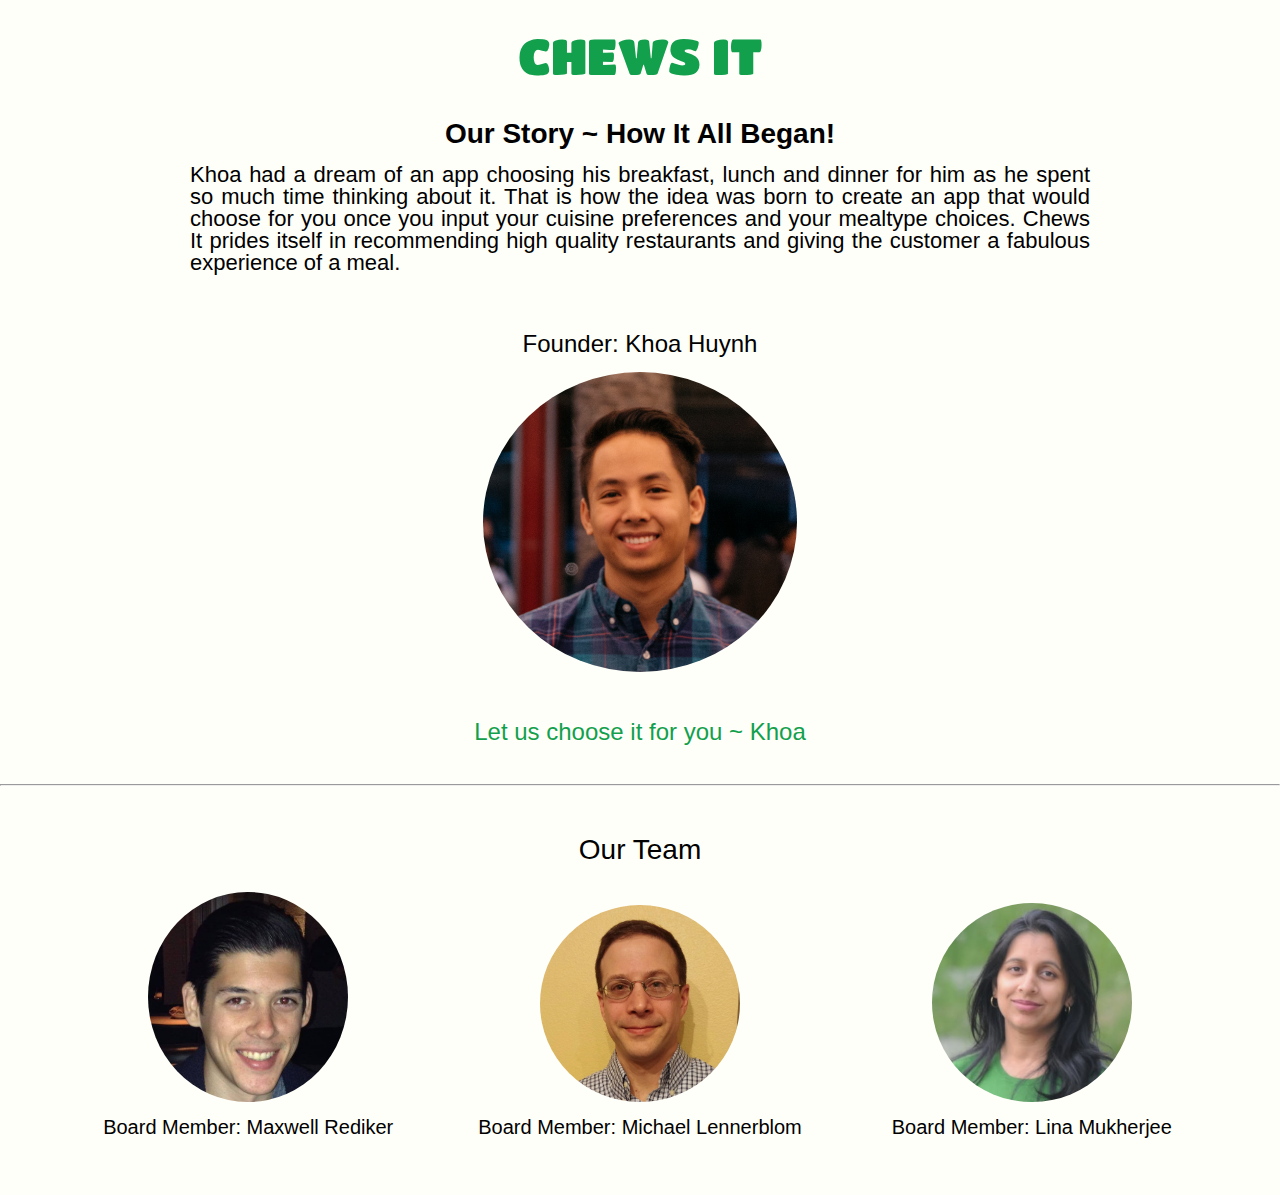
==== aboutus.html @ b356ab47 "Merge branch 'linabranch2'" ====
<!DOCTYPE html>
<html>
<head>
    <meta charset="utf-8" />
    <title>About Us</title>
    <link rel="stylesheet" type="text/css" href="reset.css" />
    <link rel="stylesheet" type="text/css" href="aboutus.css" />
    <link href="https://fonts.googleapis.com/css?family=Titan+One" rel="stylesheet">
    <link href="https://fonts.googleapis.com/css?family=Quicksand" rel="stylesheet">
</head>
<body>
  <div>
    <h1 id="abouthead">CHEWS IT</h1>
    <p id="abouthead2">Our Story ~ How It All Began!</p><br>
    <div id="abouthead3">Khoa had a dream of an app choosing his breakfast, lunch and dinner for him as he spent so much time thinking about it. That is how the idea was born to create an app that would choose for you once you input your cuisine preferences and your mealtype choices. Chews It prides itself in recommending high quality restaurants and giving the customer a fabulous experience of a meal.<br><br>
    </div>
  </div>
  <section id ="members"><br>
    <p class="founder">Founder: Khoa Huynh</p><br>
    <img id = "khoa" src="images\Khoa.jpg" alt="Khoa Huynh"><br><br><br>
    <h2 id= "tagline">Let us choose it for you ~ Khoa</h2><br><br>

    <hr>
    <h2 id="members1">Our Team</p><br>

    <ul>
    <li class="teamcl">
    <img class = "team" id = "max" src="images\MAX.png" alt="Maxwell Rediker">
    <p class="found">Board Member: Maxwell Rediker</p>
    </li>
    <li class="teamcl">
        <img class = "team" id = "michael" src="images\Michael.png" alt="Michael Lennerblom">
        <p class="found">Board Member: Michael Lennerblom</p>
      </li>
    <li class="teamcl">
        <img class = "team" id = "lina" src="images\Lina2.png" alt="Lina Mukherjee">
      <p class="found">Board Member: Lina Mukherjee</p>
    </li>
  </ul><br><br>
  
  </section>
  <script src="app.js"></script>
</body>
</html>
---- aboutus.css ----
/* html {
    background: url(images/whitebag.jpg) no-repeat center center fixed;
    /* background: linear-gradient( rgba(0, 0, 0, 0.7), rgba(0, 0, 0, 0.7) ), url('images/wood_bk.jpg');  */
    /* -webkit-background-size: cover;
    -moz-background-size: cover;
    -o-background-size: cover;
     background-size: 100%;  */
/* }  */ 
* {
    background-color: #fffff9;
}

#abouthead{
    font-family: 'Titan One', cursive;
    font-size: 50px;
    color: rgb(18, 160, 77);
    text-align: center;
    margin-top: 30px;
}
  
#abouthead2 {
    font-family: sans-serif;
    font-size: 28px;
    /* color: rgb(18, 160, 77); */
    color:black;
    text-align: center;
    margin-top: 40px;
    font-weight: bolder;
}

#abouthead3{
    font-family: helvetica;
    font-size: 22px;
    color: black;
    text-align: justify;
    margin-top: 20px;
    /* word-spacing: .1em;
    line-height: 2em; */
    display: block;
    margin: auto;
    /* margin-left: 30px;
    margin-right: 30px; */
    width: 900px;
}

#members1 {
    font-family:helvetica;
    font-size: 28px;
    color: black;
    text-align: center;
    margin-top: 50px;
} 

hr {
    color: gray;
}
#khoa {
    height: 300px;
    display: block;
    margin: auto;   
    border-radius: 100%;
}

.founder {
    font-family: helvetica;
    color: black;
    text-align: center;
    font-size: 24px;
    margin-top: 20px;
}

.found {
    font-family: helvetica;
    font-size: 20px;
    color: black;
    margin-top: 10px;
}

.teamcl {
    display: inline-block;
    width:30%;
}

.team {
    width: 52%;
    border-radius: 100%;
}

#tagline {
    font-family: helvetica;
    font-size: 24px;
    color: rgb(18, 160, 77);
    text-align: center;
    
}
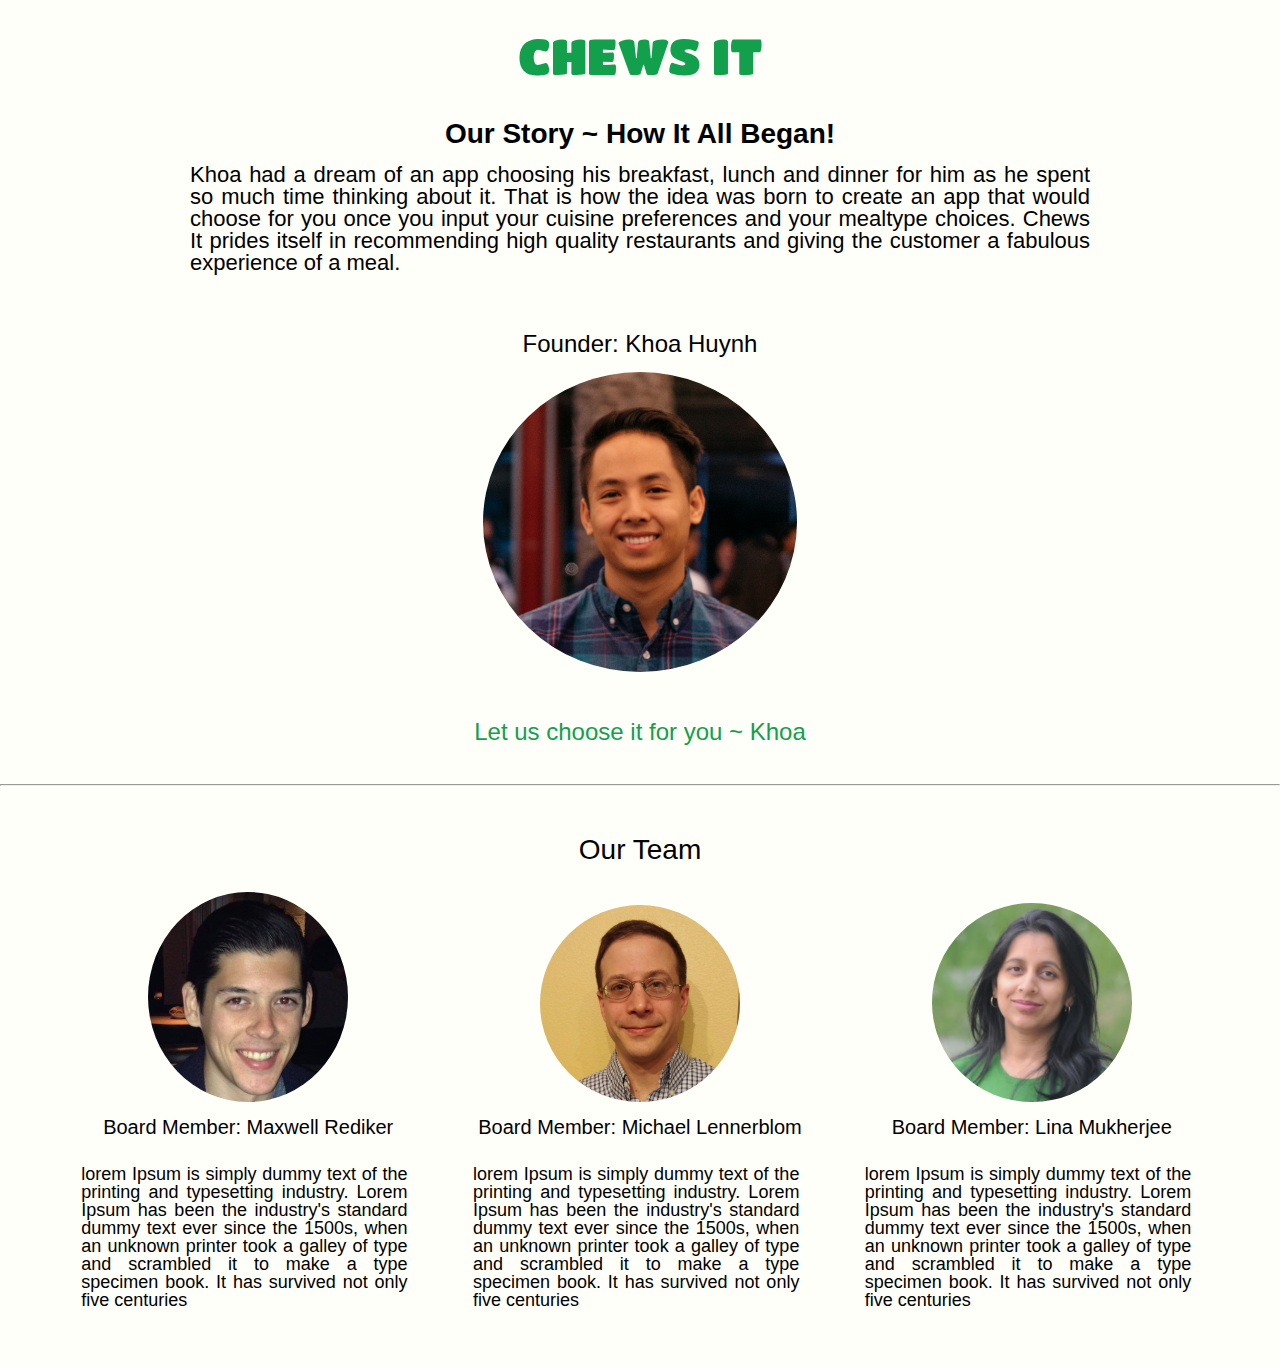
==== commit 4d05ea0f: "changes to js for results and aboutus" ====
--- a/aboutus.html
+++ b/aboutus.html
@@ -1,3 +1,5 @@
+<!-- ABOUT US.HTML -->
+
 <!DOCTYPE html>
 <html>
 <head>
@@ -27,18 +29,24 @@
     <li class="teamcl">
     <img class = "team" id = "max" src="images\MAX.png" alt="Maxwell Rediker">
     <p class="found">Board Member: Maxwell Rediker</p>
+    <br>
+    <p class="us">lorem Ipsum is simply dummy text of the printing and typesetting industry. Lorem Ipsum has been the industry's standard dummy text ever since the 1500s, when an unknown printer took a galley of type and scrambled it to make a type specimen book. It has survived not only five centuries</p>
     </li>
     <li class="teamcl">
         <img class = "team" id = "michael" src="images\Michael.png" alt="Michael Lennerblom">
         <p class="found">Board Member: Michael Lennerblom</p>
+        <br>
+        <p class="us">lorem Ipsum is simply dummy text of the printing and typesetting industry. Lorem Ipsum has been the industry's standard dummy text ever since the 1500s, when an unknown printer took a galley of type and scrambled it to make a type specimen book. It has survived not only five centuries</p>
       </li>
     <li class="teamcl">
         <img class = "team" id = "lina" src="images\Lina2.png" alt="Lina Mukherjee">
       <p class="found">Board Member: Lina Mukherjee</p>
+      <br>
+      <p class="us">lorem Ipsum is simply dummy text of the printing and typesetting industry. Lorem Ipsum has been the industry's standard dummy text ever since the 1500s, when an unknown printer took a galley of type and scrambled it to make a type specimen book. It has survived not only five centuries</p>
     </li>
   </ul><br><br>
   
   </section>
   <script src="app.js"></script>
 </body>
-</html>+</html>
--- a/aboutus.css
+++ b/aboutus.css
@@ -1,11 +1,5 @@
-/* html {
-    background: url(images/whitebag.jpg) no-repeat center center fixed;
-    /* background: linear-gradient( rgba(0, 0, 0, 0.7), rgba(0, 0, 0, 0.7) ), url('images/wood_bk.jpg');  */
-    /* -webkit-background-size: cover;
-    -moz-background-size: cover;
-    -o-background-size: cover;
-     background-size: 100%;  */
-/* }  */ 
+/* ABOUTUS.CSS */
+
 * {
     background-color: #fffff9;
 }
@@ -21,7 +15,6 @@
 #abouthead2 {
     font-family: sans-serif;
     font-size: 28px;
-    /* color: rgb(18, 160, 77); */
     color:black;
     text-align: center;
     margin-top: 40px;
@@ -34,12 +27,8 @@
     color: black;
     text-align: justify;
     margin-top: 20px;
-    /* word-spacing: .1em;
-    line-height: 2em; */
     display: block;
     margin: auto;
-    /* margin-left: 30px;
-    margin-right: 30px; */
     width: 900px;
 }
 
@@ -76,6 +65,15 @@
     margin-top: 10px;
 }
 
+.us {
+    margin-left: 25px;
+    font-family: helvetica;
+    font-size: 18px;
+    text-align: justify;
+    color: black;
+    width: 85%;
+}
+
 .teamcl {
     display: inline-block;
     width:30%;
@@ -90,6 +88,5 @@
     font-family: helvetica;
     font-size: 24px;
     color: rgb(18, 160, 77);
-    text-align: center;
-    
-}+    text-align: center;  
+}
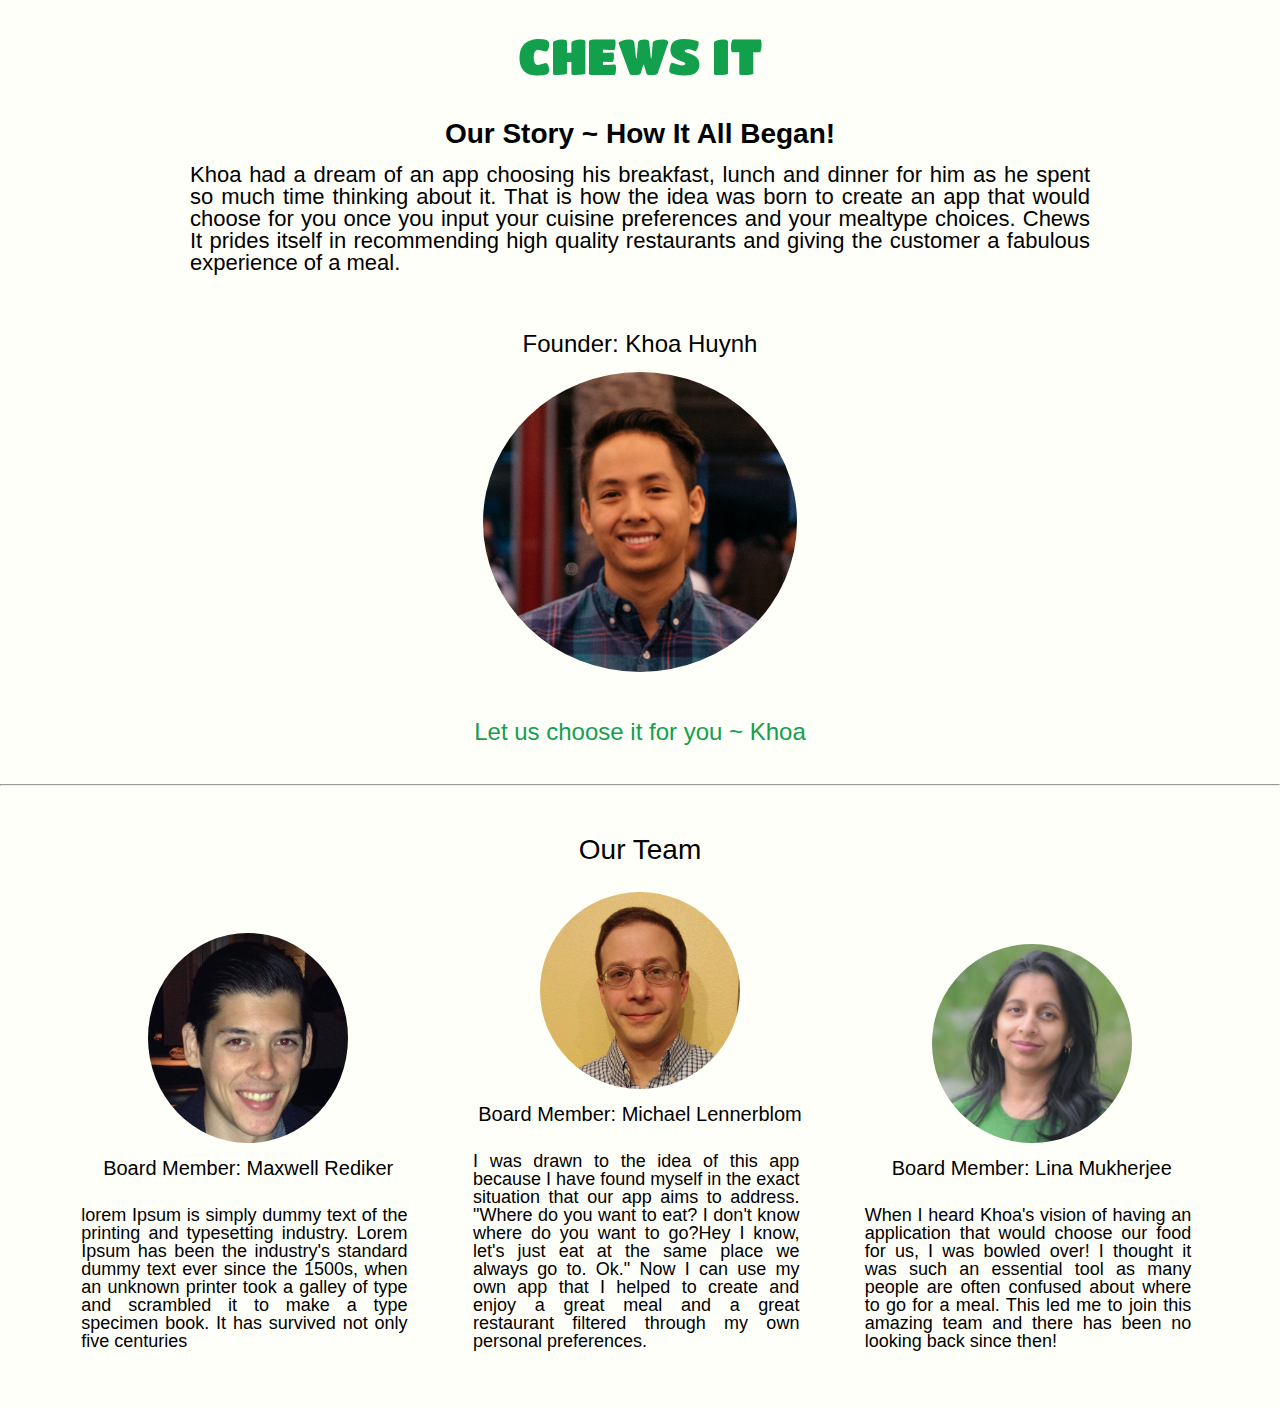
==== commit e609f733: "Merge branch 'master' of https://github.com/khuynh92/chewsit" ====
--- a/aboutus.html
+++ b/aboutus.html
@@ -12,7 +12,7 @@
 </head>
 <body>
   <div>
-    <h1 id="abouthead">CHEWS IT</h1>
+    <h1 id="abouthead"><a href=home.html>CHEWS IT</a></h1>
     <p id="abouthead2">Our Story ~ How It All Began!</p><br>
     <div id="abouthead3">Khoa had a dream of an app choosing his breakfast, lunch and dinner for him as he spent so much time thinking about it. That is how the idea was born to create an app that would choose for you once you input your cuisine preferences and your mealtype choices. Chews It prides itself in recommending high quality restaurants and giving the customer a fabulous experience of a meal.<br><br>
     </div>
@@ -36,13 +36,13 @@
         <img class = "team" id = "michael" src="images\Michael.png" alt="Michael Lennerblom">
         <p class="found">Board Member: Michael Lennerblom</p>
         <br>
-        <p class="us">lorem Ipsum is simply dummy text of the printing and typesetting industry. Lorem Ipsum has been the industry's standard dummy text ever since the 1500s, when an unknown printer took a galley of type and scrambled it to make a type specimen book. It has survived not only five centuries</p>
+        <p class="us">I was drawn to the idea of this app because I have found myself in the exact situation that our app aims to address.  "Where do you want to eat? I don't know where do you want to go?Hey I know, let's just eat at the same place we always go to. Ok." Now I can use my own app that I helped to create and enjoy  a great meal and a great restaurant filtered through my own personal preferences.</p>
       </li>
     <li class="teamcl">
         <img class = "team" id = "lina" src="images\Lina2.png" alt="Lina Mukherjee">
       <p class="found">Board Member: Lina Mukherjee</p>
       <br>
-      <p class="us">lorem Ipsum is simply dummy text of the printing and typesetting industry. Lorem Ipsum has been the industry's standard dummy text ever since the 1500s, when an unknown printer took a galley of type and scrambled it to make a type specimen book. It has survived not only five centuries</p>
+      <p class="us">When I heard Khoa's vision of having an application that would choose our food for us, I was bowled over! I thought it was such an essential tool as many people are often confused about where to go for a meal. This led me to join this amazing team and there has been no looking back since then! </p>
     </li>
   </ul><br><br>
   
--- a/aboutus.css
+++ b/aboutus.css
@@ -7,7 +7,6 @@
 #abouthead{
     font-family: 'Titan One', cursive;
     font-size: 50px;
-    color: rgb(18, 160, 77);
     text-align: center;
     margin-top: 30px;
 }
@@ -88,5 +87,15 @@
     font-family: helvetica;
     font-size: 24px;
     color: rgb(18, 160, 77);
-    text-align: center;  
+    text-align: center;
 }
+
+a {
+    text-decoration: none;
+    transition: 350ms;
+    color: rgb(18, 160, 77);
+}
+
+a:hover {
+    color:rgb(160, 78, 255);
+  }
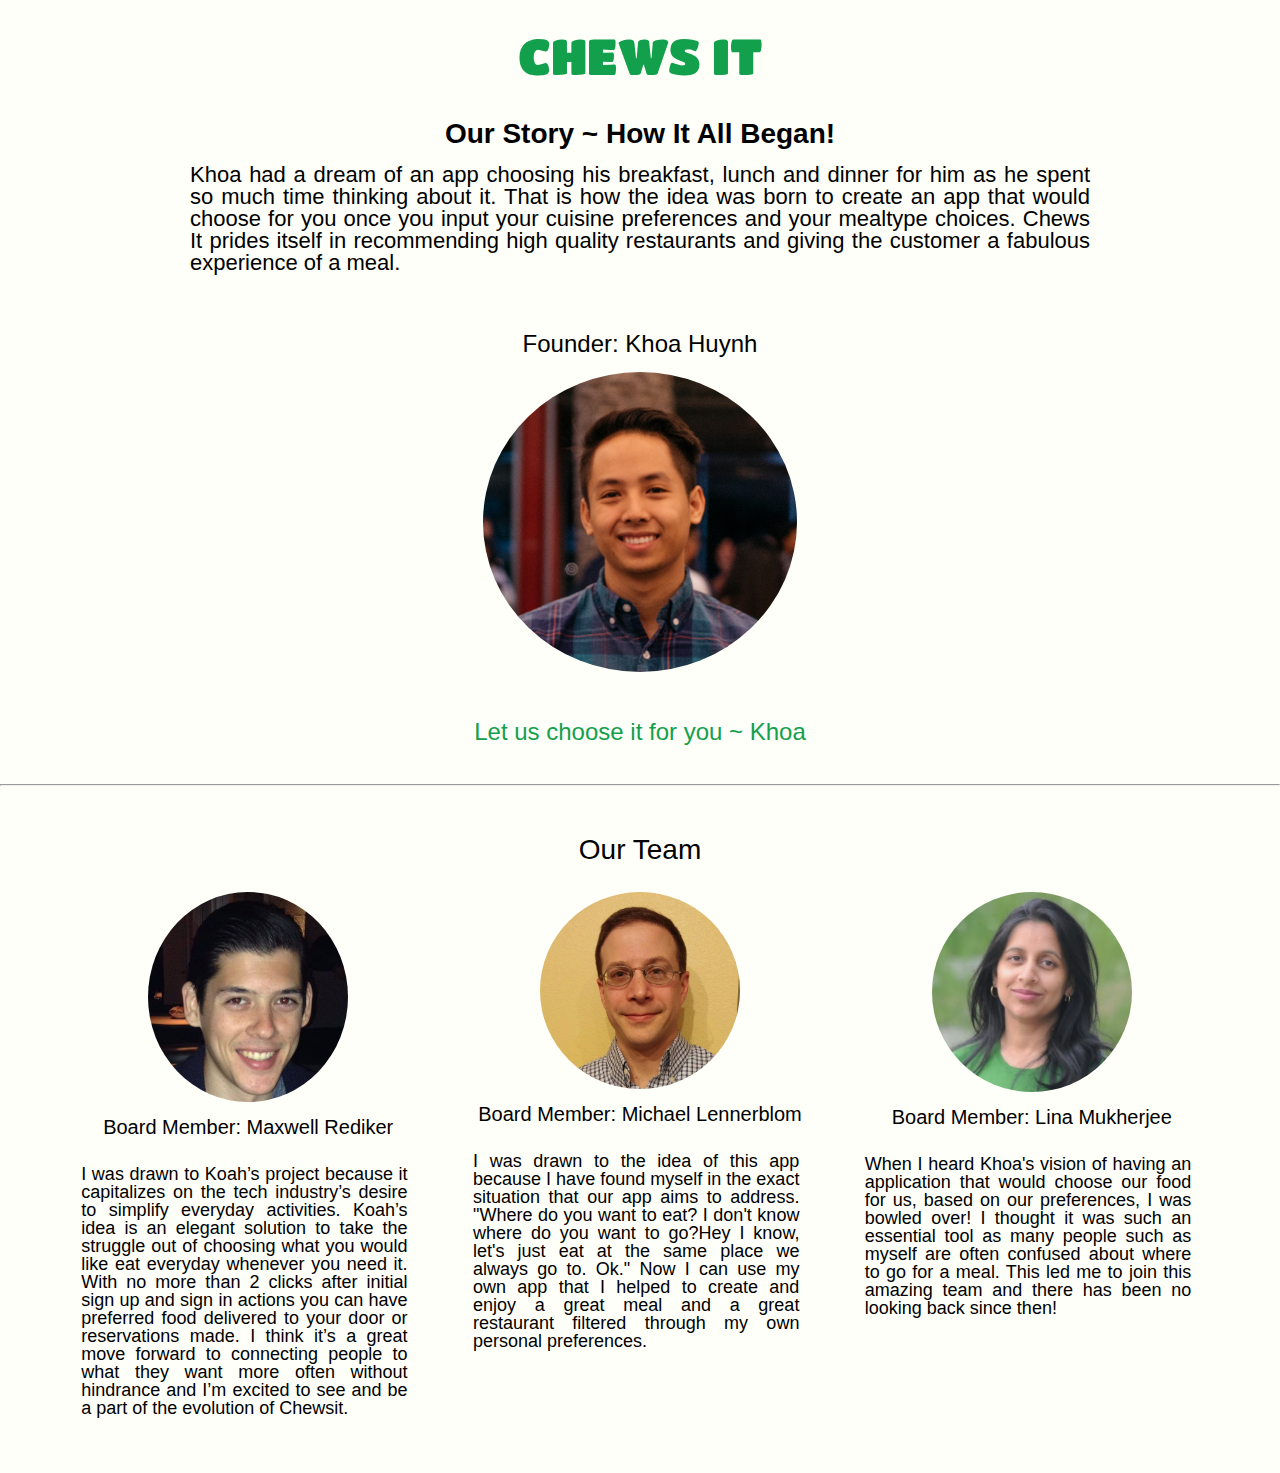
==== commit aae811f2: "organized files into folders" ====
--- a/aboutus.html
+++ b/aboutus.html
@@ -5,14 +5,13 @@
 <head>
     <meta charset="utf-8" />
     <title>About Us</title>
-    <link rel="stylesheet" type="text/css" href="reset.css" />
-    <link rel="stylesheet" type="text/css" href="aboutus.css" />
-    <link href="https://fonts.googleapis.com/css?family=Titan+One" rel="stylesheet">
-    <link href="https://fonts.googleapis.com/css?family=Quicksand" rel="stylesheet">
+    <link rel="stylesheet" type="text/css" href="css/reset.css" />
+    <link rel="stylesheet" type="text/css" href="css/aboutus.css" />
+    <link href="https://fonts.googleapis.com/css?family=Quicksand:400,700|Titan+One" rel="stylesheet">
 </head>
 <body>
   <div>
-    <h1 id="abouthead"><a href=home.html>CHEWS IT</a></h1>
+    <h1 id="abouthead"><a href=index.html>CHEWS IT</a></h1>
     <p id="abouthead2">Our Story ~ How It All Began!</p><br>
     <div id="abouthead3">Khoa had a dream of an app choosing his breakfast, lunch and dinner for him as he spent so much time thinking about it. That is how the idea was born to create an app that would choose for you once you input your cuisine preferences and your mealtype choices. Chews It prides itself in recommending high quality restaurants and giving the customer a fabulous experience of a meal.<br><br>
     </div>
@@ -30,7 +29,7 @@
     <img class = "team" id = "max" src="images\MAX.png" alt="Maxwell Rediker">
     <p class="found">Board Member: Maxwell Rediker</p>
     <br>
-    <p class="us">lorem Ipsum is simply dummy text of the printing and typesetting industry. Lorem Ipsum has been the industry's standard dummy text ever since the 1500s, when an unknown printer took a galley of type and scrambled it to make a type specimen book. It has survived not only five centuries</p>
+    <p class="us">I was drawn to Koah’s project because it capitalizes on the tech industry’s desire to simplify everyday activities. Koah’s idea is an elegant solution to take the struggle out of choosing what you would like eat everyday whenever you need it. With no more than 2 clicks after initial sign up and sign in actions you can have preferred food delivered to your door or reservations made. I think it’s a great move forward to connecting people to what they want more often without hindrance and I’m excited to see and be a part of the evolution of Chewsit.</p>
     </li>
     <li class="teamcl">
         <img class = "team" id = "michael" src="images\Michael.png" alt="Michael Lennerblom">
@@ -42,7 +41,7 @@
         <img class = "team" id = "lina" src="images\Lina2.png" alt="Lina Mukherjee">
       <p class="found">Board Member: Lina Mukherjee</p>
       <br>
-      <p class="us">When I heard Khoa's vision of having an application that would choose our food for us, I was bowled over! I thought it was such an essential tool as many people are often confused about where to go for a meal. This led me to join this amazing team and there has been no looking back since then! </p>
+      <p class="us">When I heard Khoa's vision of having an application that would choose our food for us, based on our preferences, I was bowled over! I thought it was such an essential tool as many people such as myself are often confused about where to go for a meal. This led me to join this amazing team and there has been no looking back since then!</p>
     </li>
   </ul><br><br>
   
--- a/css/aboutus.css
+++ b/css/aboutus.css
@@ -0,0 +1,102 @@
+/* ABOUTUS.CSS */
+
+* {
+    background-color: #fffff9;
+}
+
+#abouthead{
+    font-family: 'Titan One', cursive;
+    font-size: 50px;
+    text-align: center;
+    margin-top: 30px;
+}
+  
+#abouthead2 {
+    font-family: sans-serif;
+    font-size: 28px;
+    color:black;
+    text-align: center;
+    margin-top: 40px;
+    font-weight: bolder;
+}
+
+#abouthead3{
+    font-family: helvetica;
+    font-size: 22px;
+    color: black;
+    text-align: justify;
+    margin-top: 20px;
+    display: block;
+    margin: auto;
+    width: 900px;
+}
+
+#members1 {
+    font-family:helvetica;
+    font-size: 28px;
+    color: black;
+    text-align: center;
+    margin-top: 50px;
+} 
+
+hr {
+    color: gray;
+}
+#khoa {
+    height: 300px;
+    display: block;
+    margin: auto;   
+    border-radius: 100%;
+}
+
+.founder {
+    font-family: helvetica;
+    color: black;
+    text-align: center;
+    font-size: 24px;
+    margin-top: 20px;
+}
+
+.found {
+    font-family: helvetica;
+    font-size: 20px;
+    color: black;
+    margin-top: 10px;
+}
+
+.us {
+    margin-left: 25px;
+    font-family: helvetica;
+    font-size: 18px;
+    text-align: justify;
+    color: black;
+    width: 85%;
+}
+
+.teamcl {
+    vertical-align: top;
+    display: inline-block;
+    width:30%;
+}
+
+.team {
+    width: 52%;
+    border-radius: 100%;
+}
+
+#tagline {
+    font-family: helvetica;
+    font-size: 24px;
+    color: rgb(18, 160, 77);
+    text-align: center;
+}
+
+a {
+    text-decoration: none;
+    transition: 350ms;
+    color: rgb(18, 160, 77);
+}
+
+a:hover {
+    color:rgb(160, 78, 255);
+  }
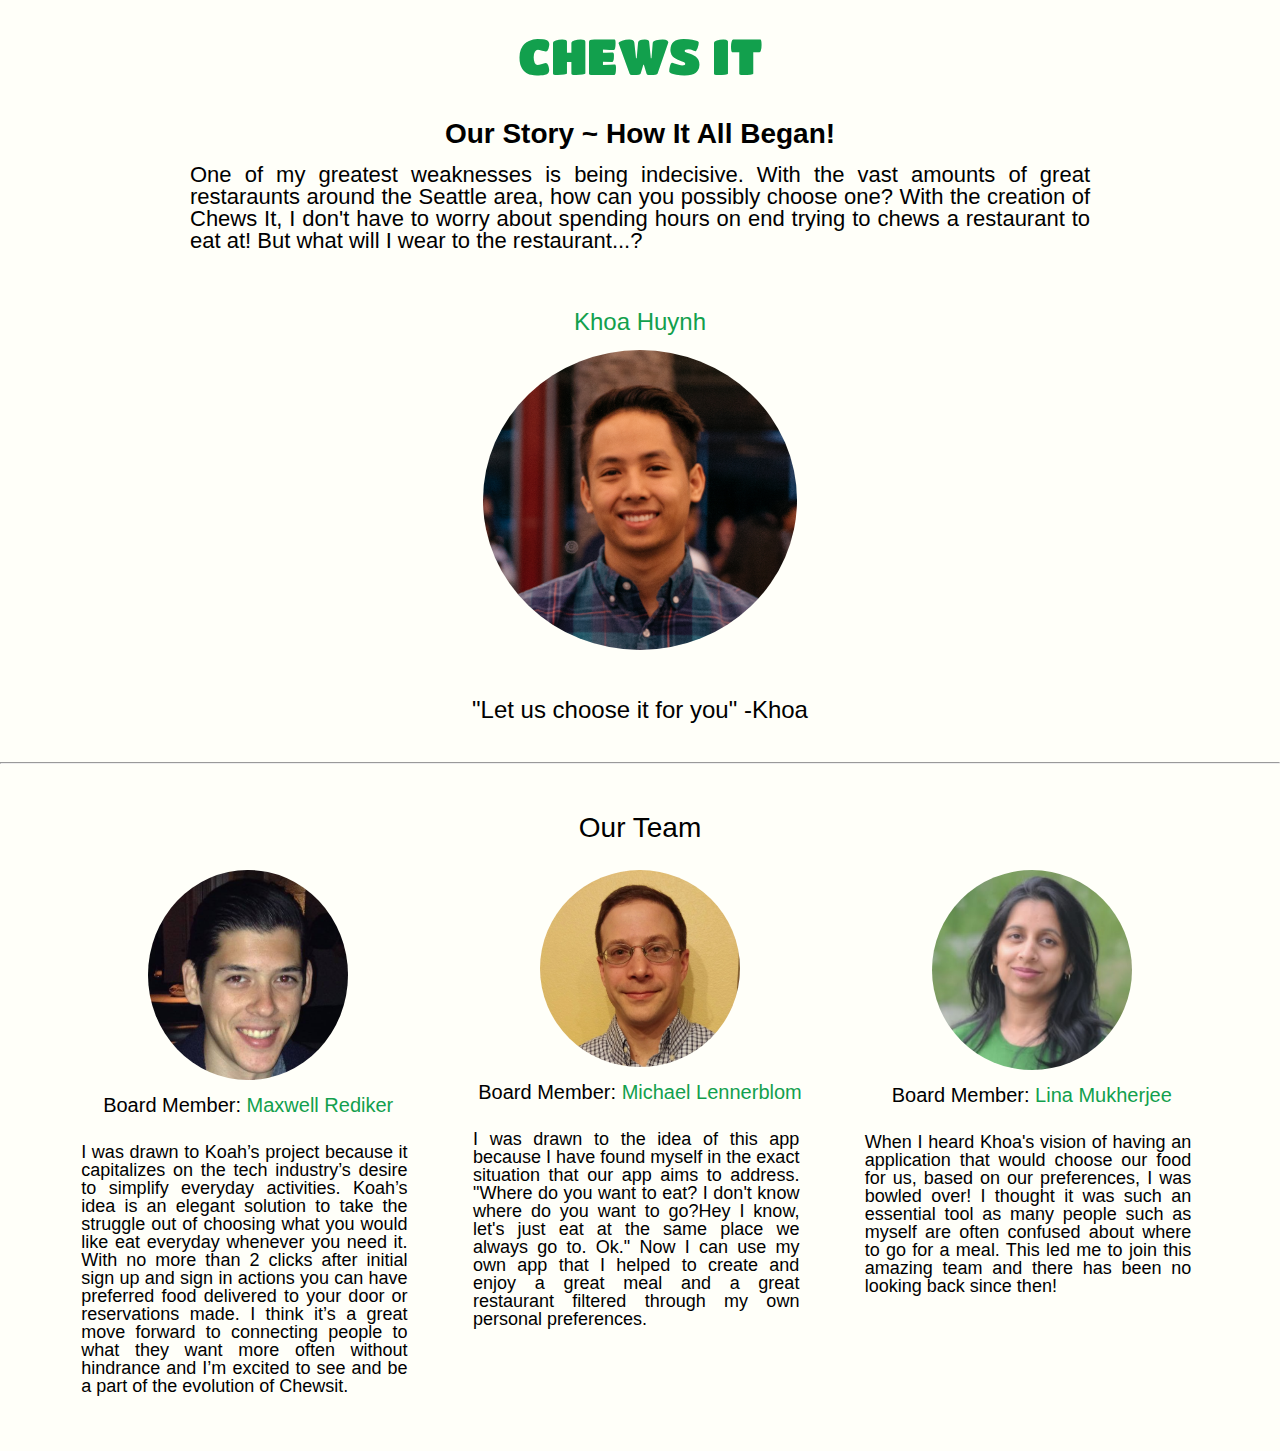
==== commit 3d0b93ef: "working final" ====
--- a/aboutus.html
+++ b/aboutus.html
@@ -2,50 +2,77 @@
 
 <!DOCTYPE html>
 <html>
+
 <head>
-    <meta charset="utf-8" />
-    <title>About Us</title>
-    <link rel="stylesheet" type="text/css" href="css/reset.css" />
-    <link rel="stylesheet" type="text/css" href="css/aboutus.css" />
-    <link href="https://fonts.googleapis.com/css?family=Quicksand:400,700|Titan+One" rel="stylesheet">
+  <meta charset="utf-8" />
+  <title>About Us</title>
+  <link rel="stylesheet" type="text/css" href="css/reset.css" />
+  <link rel="stylesheet" type="text/css" href="css/aboutus.css" />
+  <link href="https://fonts.googleapis.com/css?family=Quicksand:400,700|Titan+One" rel="stylesheet">
 </head>
+
 <body>
   <div>
-    <h1 id="abouthead"><a href=index.html>CHEWS IT</a></h1>
-    <p id="abouthead2">Our Story ~ How It All Began!</p><br>
-    <div id="abouthead3">Khoa had a dream of an app choosing his breakfast, lunch and dinner for him as he spent so much time thinking about it. That is how the idea was born to create an app that would choose for you once you input your cuisine preferences and your mealtype choices. Chews It prides itself in recommending high quality restaurants and giving the customer a fabulous experience of a meal.<br><br>
+    <h1 id="abouthead">
+      <a href=index.html>CHEWS IT</a>
+    </h1>
+    <p id="abouthead2">Our Story ~ How It All Began!</p>
+    <br>
+    <div id="abouthead3"> One of my greatest weaknesses is being indecisive. With the vast amounts of great restaraunts around the Seattle area, how can you possibly choose one? With the creation of Chews It, I don't have to worry about spending hours on end trying to chews a restaurant to eat at! But what will I wear to the restaurant...?
+      <br>
+      <br>
     </div>
   </div>
-  <section id ="members"><br>
-    <p class="founder">Founder: Khoa Huynh</p><br>
-    <img id = "khoa" src="images\Khoa.jpg" alt="Khoa Huynh"><br><br><br>
-    <h2 id= "tagline">Let us choose it for you ~ Khoa</h2><br><br>
+  <section id="members">
+    <br>
+    <p class="founder"><a href="https://github.com/khuynh92">Khoa Huynh</a></p>
+    <br>
+    <a href="https://www.linkedin.com/in/khoa-huynh92/"><img id="khoa" src="images\Khoa.jpg" alt="Khoa Huynh"></a>
+    <br>
+    <br>
+    <br>
+    <h2 id="tagline">"Let us choose it for you" -Khoa</h2>
+    <br>
+    <br>
 
     <hr>
-    <h2 id="members1">Our Team</p><br>
+    <h2 id="members1">Our Team</p>
+      <br>
 
-    <ul>
-    <li class="teamcl">
-    <img class = "team" id = "max" src="images\MAX.png" alt="Maxwell Rediker">
-    <p class="found">Board Member: Maxwell Rediker</p>
-    <br>
-    <p class="us">I was drawn to Koah’s project because it capitalizes on the tech industry’s desire to simplify everyday activities. Koah’s idea is an elegant solution to take the struggle out of choosing what you would like eat everyday whenever you need it. With no more than 2 clicks after initial sign up and sign in actions you can have preferred food delivered to your door or reservations made. I think it’s a great move forward to connecting people to what they want more often without hindrance and I’m excited to see and be a part of the evolution of Chewsit.</p>
-    </li>
-    <li class="teamcl">
-        <img class = "team" id = "michael" src="images\Michael.png" alt="Michael Lennerblom">
-        <p class="found">Board Member: Michael Lennerblom</p>
-        <br>
-        <p class="us">I was drawn to the idea of this app because I have found myself in the exact situation that our app aims to address.  "Where do you want to eat? I don't know where do you want to go?Hey I know, let's just eat at the same place we always go to. Ok." Now I can use my own app that I helped to create and enjoy  a great meal and a great restaurant filtered through my own personal preferences.</p>
-      </li>
-    <li class="teamcl">
-        <img class = "team" id = "lina" src="images\Lina2.png" alt="Lina Mukherjee">
-      <p class="found">Board Member: Lina Mukherjee</p>
+      <ul>
+        <li class="teamcl">
+          <a href=#><img class="team" id="max" src="images\MAX.png" alt="Maxwell Rediker"></a>
+          <p class="found">Board Member: <a href="https://github.com/GitHubMaxwell">Maxwell Rediker</a></p>
+          <br>
+          <p class="us">I was drawn to Koah’s project because it capitalizes on the tech industry’s desire to simplify everyday activities.
+            Koah’s idea is an elegant solution to take the struggle out of choosing what you would like eat everyday whenever
+            you need it. With no more than 2 clicks after initial sign up and sign in actions you can have preferred food
+            delivered to your door or reservations made. I think it’s a great move forward to connecting people to what they
+            want more often without hindrance and I’m excited to see and be a part of the evolution of Chewsit.</p>
+        </li>
+        <li class="teamcl">
+          <a href="https://www.linkedin.com/in/michael-lennerblom/"><img class="team" id="michael" src="images\Michael.png" alt="Michael Lennerblom"></a>
+          <p class="found">Board Member: <a href="https://github.com/lennerblom">Michael Lennerblom</a></p>
+          
+          <br>
+          <p class="us">I was drawn to the idea of this app because I have found myself in the exact situation that our app aims to address.
+            "Where do you want to eat? I don't know where do you want to go?Hey I know, let's just eat at the same place
+            we always go to. Ok." Now I can use my own app that I helped to create and enjoy a great meal and a great restaurant
+            filtered through my own personal preferences.</p>
+        </li>
+        <li class="teamcl">
+          <a href="https://www.linkedin.com/in/lina-mukherjee99/"></a><img class="team" id="lina" src="images\Lina2.png" alt="Lina Mukherjee"></a>
+          <p class="found">Board Member: <a href="https://github.com/mlina1316">Lina Mukherjee</a></p>
+          <a href="https://github.com/mlina1316"></a>
+          <br>
+          <p class="us">When I heard Khoa's vision of having an application that would choose our food for us, based on our preferences, I was bowled over! I thought it was such an essential tool as many people such as myself are often confused about where to go for a meal. This led me to join this amazing team and there has been no looking back since then!</p>
+        </li>
+      </ul>
       <br>
-      <p class="us">When I heard Khoa's vision of having an application that would choose our food for us, based on our preferences, I was bowled over! I thought it was such an essential tool as many people such as myself are often confused about where to go for a meal. This led me to join this amazing team and there has been no looking back since then!</p>
-    </li>
-  </ul><br><br>
-  
+      <br>
+
   </section>
   <script src="app.js"></script>
 </body>
-</html>
+
+</html>--- a/css/aboutus.css
+++ b/css/aboutus.css
@@ -87,7 +87,6 @@
 #tagline {
     font-family: helvetica;
     font-size: 24px;
-    color: rgb(18, 160, 77);
     text-align: center;
 }
 
